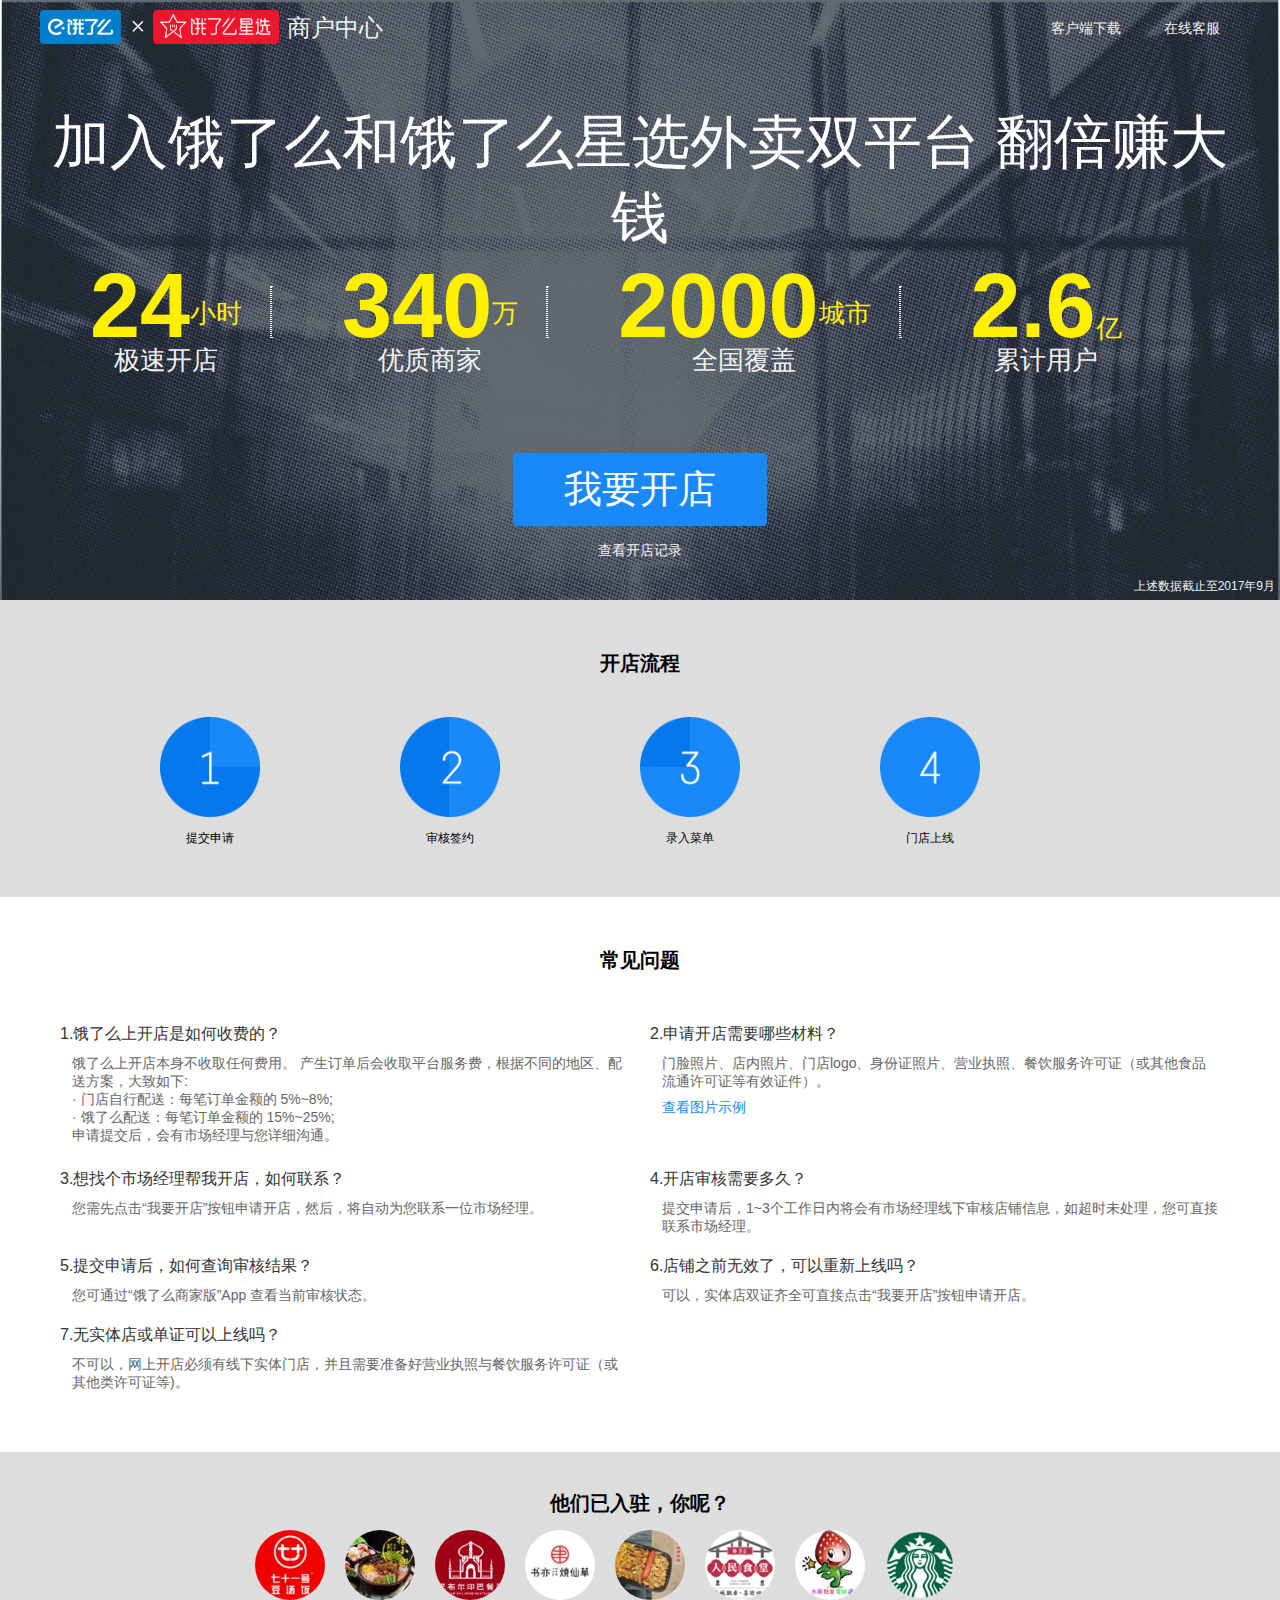
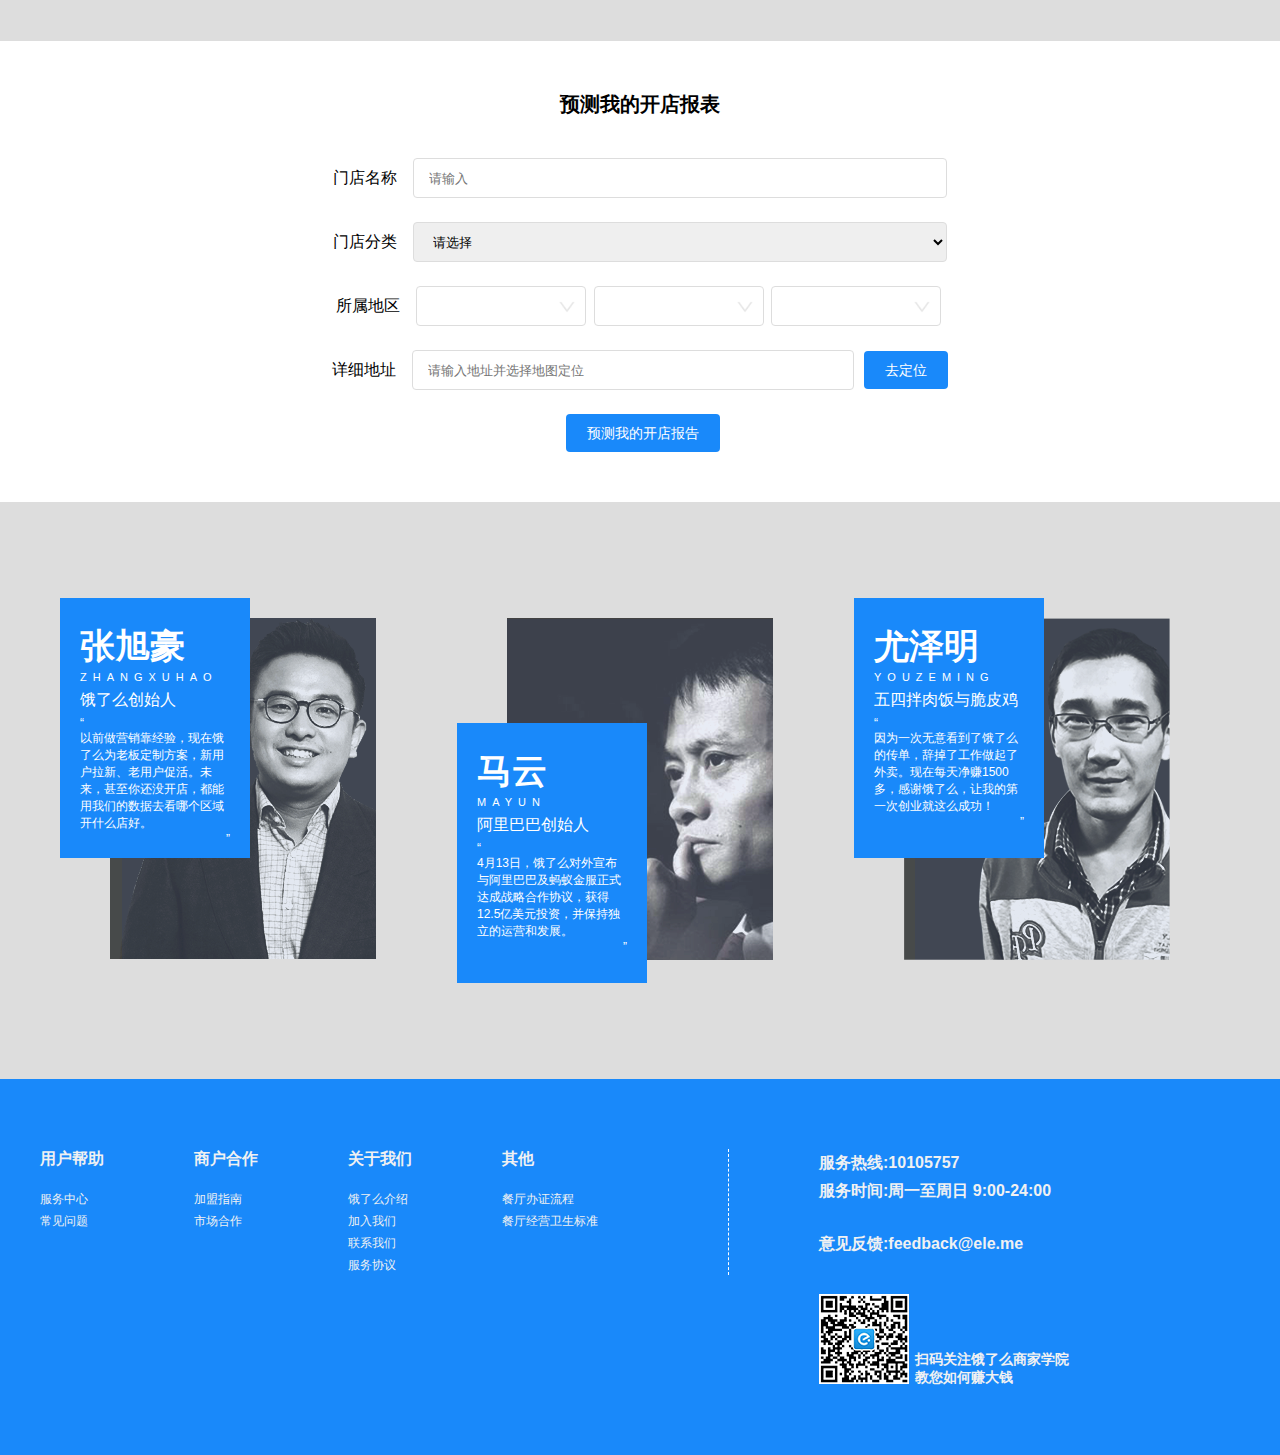
==== html/open.html @ 630f1e65 "'first_commit'" ====
<!DOCTYPE html>
<html>
	<head>
		<meta charset="UTF-8">
		<title></title>
		<link rel="stylesheet" href="../css/open.css" />
	</head>
	<body>
		<!--头部信息-->
		<header>
			<div class="container">
				<!--导航-->
				<div class="nav">
					<div class="nav-left lt">
						<img src="../img/new-logo.png"/>
						<span>商户中心</span>
					</div>
					<div class="nav-right rt">
						<a href="#">客户端下载</a>
						<a href="#">在线客服</a>
					</div>
					<div class="clear"></div>
				</div>
				<!--导航下主体-->
				<div class="main">
					<h1>加入饿了么和饿了么星选外卖双平台 翻倍赚大钱</h1>
					<ul>
						<li>
							<p><b>24</b><span>小时</span></p>
							<span>极速开店</span>
						</li>
						<li>
							<p><b>340</b><span>万</span></p>
							<span>优质商家</span>
						</li>
						<li>
							<p><b>2000</b><span>城市</span></p>
							<span>全国覆盖</span>
						</li>
						<li>
							<p><b>2.6</b>亿</p>
							<span>累计用户</span>
						</li>
					</ul>
					<a>我要开店</a>
				</div>
				<div class="footer">
					<p><a href="#">查看开店记录</a></p>
					<span>上述数据截止至2017年9月</span>
				</div>

			</div>
				<!--<div class="clear"></div>
			-->
		</header>
		<!--主体部分-->
		<main>
			<!--开店流程-->
			<div class="steps">
				<h2>开店流程</h2>
				<ul>
					<li>
						<img src="../img/steps1.png"/>
						<p>提交申请</p>
					</li>
					<li>
						<img src="../img/steps2.png"/>
						<p>审核签约</p>
					</li>
					<li>
						<img src="../img/steps3.png"/>
						<p>录入菜单</p>
					</li>
					<li>
						<img src="../img/steps4.png"/>
						<p>门店上线</p>
					</li>
				</ul>
				<div class="clear"></div>
			</div>
			<!--常见问题-->
			<div class="question">
				<h2>常见问题</h2>
				<ul>
					<li>
						<p>1.饿了么上开店是如何收费的？</p>
						<span>饿了么上开店本身不收取任何费用。 产⽣订单后会收取平台服务费，根据不同的地区、配送方案，大致如下:</span>
						<span>
							· ⻔店⾃行配送：每笔订单金额的 5%~8%;
						</span>
						<span>
							· 饿了么配送：每笔订单金额的 15%~25%;
						</span>
						<span>
							申请提交后，会有市场经理与您详细沟通。
						</span>
					</li>
					<li>
						<p>2.申请开店需要哪些材料？</p>
						<span>门脸照片、店内照片、门店logo、身份证照片、营业执照、餐饮服务许可证（或其他食品流通许可证等有效证件）。</span>
						<a href="#">查看图片示例</a><br><br>
					</li>
					<li>
						<p>3.想找个市场经理帮我开店，如何联系？</p>
						<span>您需先点击“我要开店”按钮申请开店，然后，将自动为您联系一位市场经理。</span>
					</li>
					<li>
						<p>4.开店审核需要多久？</p>
						<span>提交申请后，1~3个工作日内将会有市场经理线下审核店铺信息，如超时未处理，您可直接联系市场经理。</span>
					</li>
					<li>
						<p>5.提交申请后，如何查询审核结果？</p>
						<span>您可通过“饿了么商家版”App 查看当前审核状态。</span>
					</li>
					<li>
						<p>6.店铺之前无效了，可以重新上线吗？</p>
						<span>可以，实体店双证齐全可直接点击“我要开店”按钮申请开店。</span>
					</li>
					<li>
						<p>7.无实体店或单证可以上线吗？</p>
						<span>不可以，网上开店必须有线下实体门店，并且需要准备好营业执照与餐饮服务许可证（或其他类许可证等)。</span>
					</li>
				</ul>
				<div class="clear"></div>
			</div>
			<!--入驻商家-->
			<div class="seller">
				<h2>他们已入驻，你呢？</h2>
				<ul>
					<li><img src="../img/seller%20(1).png" alt=""></li>
					<li><img src="../img/seller%20(2).png" alt=""></li>
					<li><img src="../img/seller%20(3).png" alt=""></li>
					<li><img src="../img/seller%20(4).png" alt=""></li>
					<li><img src="../img/seller%20(5).png" alt=""></li>
					<li><img src="../img/seller%20(6).png" alt=""></li>
					<li><img src="../img/seller%20(7).png" alt=""></li>
					<li><img src="../img/seller%20(8).png" alt=""></li>
				</ul>
				<div class="clear"></div>
			</div>
			<!--开店报表-->
			<div class="sheet">
				<h2>预测我的开店报表</h2>
				<div class="sheet-info">
					<form>
						<div class="form-group">
							<label class="control-label">门店名称</label>
							<input type="text" name="sellerName" class="form-control" placeholder="请输入">
						</div>
						<div class="form-group">
							<label class="control-label">门店分类</label>
							<select name="categories" class="form-control">
								<option value="0">请选择</option>
							</select>
						</div>
						<div class="form-group">
							<label class="control-label">所属地区</label>
							<input type="text" class="form-control" name="pro">
							<input type="text" class="form-control" name="city">
							<input type="text" class="form-control" name="area">
						</div>
						<div class="form-group">
							<label class="control-label">详细地址</label>
							<input type="text" name="gps" class="form-control" placeholder="请输入地址并选择地图定位">
							<button>去定位</button>
						</div>
						<button>预测我的开店报告</button>
					</form>
				</div>
			</div>
			<!--合作人介绍-->
			<div class="leader">
				<ul>
					<li>
						<img src="../img/man2.b7633d0.png" alt="">
						<div>
							<h3>张旭豪</h3>
							<span>ZHANGXUHAO</span>
							<h4>饿了么创始人</h4>
							<span>“</span>
							<p>以前做营销靠经验，现在饿了么为老板定制方案，新用户拉新、老用户促活。未来，甚至你还没开店，都能用我们的数据去看哪个区域开什么店好。</p>
							<span>”</span>
						</div>
					</li>
					<li>
						<img src="../img/man1.0f2a2ec.png" alt="">
						<div>
							<h3>马云</h3>
							<span>MAYUN</span>
							<h4>阿里巴巴创始人</h4>
							<span>“</span>
							<p>4月13日，饿了么对外宣布与阿里巴巴及蚂蚁金服正式达成战略合作协议，获得12.5亿美元投资，并保持独立的运营和发展。</p>
							<span>”</span>
						</div>
					</li>
					<li>
						<img src="../img/man3.2363961.png" alt="">
						<div>
							<h3>尤泽明</h3>
							<span>YOUZEMING</span>
							<h4>五四拌肉饭与脆皮鸡</h4>
							<span>“</span>
							<p>因为一次无意看到了饿了么的传单，辞掉了工作做起了外卖。现在每天净赚1500多，感谢饿了么，让我的第一次创业就这么成功！</p>
							<span>”</span>
						</div>
					</li>
				</ul>
				<div class="clear"></div>
			</div>
		</main>
		<!--页脚部分-->
		<footer>
			<div class="footer-nav">
				<ul>
					<li>
						<p>用户帮助</p>
						<ul>
							<li><a href="#">服务中心</a></li>
							<li><a href="#">常见问题</a></li>
						</ul>
					</li>
					<li>
						<p>商户合作</p>
						<ul>
							<li><a href="#">加盟指南</a></li>
							<li><a href="#">市场合作</a></li>
						</ul>
					</li>
					<li>
						<p>关于我们</p>
						<ul>
							<li><a href="#">饿了么介绍</a></li>
							<li><a href="#">加入我们</a></li>
							<li><a href="#">联系我们</a></li>
							<li><a href="#">服务协议</a></li>
						</ul>
					</li>
					<li>
						<p>其他</p>
						<ul>
							<li><a href="#">餐厅办证流程</a></li>
							<li><a href="#">餐厅经营卫生标准</a></li>
						</ul>
					</li>
				</ul>
				<div class="service">
					<div class="service-header">
						<p>服务热线:10105757</p>
						<p>服务时间:周一至周日 9:00-24:00</p>
					</div>
					<p>意见反馈:<a>feedback@ele.me</a></p>
					<div class="service-footer">
						<img src="../img/qr-code.1f82e05.png" alt="">
						<span>扫码关注饿了么商家学院教您如何赚大钱</span>
					</div>
				</div>
				<div class="clear"></div>
			</div>
		</footer>
		<!--遮罩层-->
		<!--<div class="modal" id="modal-login">-->
			<!--&lt;!&ndash;尺寸和定位&ndash;&gt;-->
			<!--<div class="modal-dialog">-->
				<!--&lt;!&ndash;背景、边框、倒角、阴影&ndash;&gt;-->
				<!--<div class="modal-content">-->
					<!--<div class="modal-header">-->
						<!--<h2 class="modal-title">请选择你店铺所在的城市</h2>-->
					<!--</div>-->
					<!--<div class="modal-body">-->
						<!--<form>-->
							<!--<select name="pro">-->
								<!--<option value="0">请选择</option>-->
							<!--</select>-->
							<!--<select name="city">-->
								<!--<option value="0">请选择</option>-->
							<!--</select>-->
							<!--<select name="area">-->
								<!--<option value="0">请选择</option>-->
							<!--</select>-->
						<!--</form>-->
					<!--</div>-->
					<!--<div class="modal-footer">-->
						<!--<button>确定</button>-->
					<!--</div>-->
				<!--</div>-->
			<!--</div>-->
		<!--</div>-->
	</body>
</html>
---- css/open.css ----
*{
	margin: 0;
	padding: 0;
	box-sizing: border-box;
}
body{
	font: 12px "宋体",Arial,Helvetica,sans-serif;
	color: #f0f1f2;
}
/*超链接的通用样式*/
a{
	text-decoration: none;
	color: #f0f1f2;
	cursor: pointer;
}

ul{
	list-style: none;
}
/*左浮动、右浮动、清除浮动*/
.lt{float: left;}
.rt{float: right;}
.clear:after{
	content: "";
	display: block;
	clear: both;
}
/*头部*/
header{
	/*width: 100%;*/
	height: 600px;
	background-image: url("../img/header-bg.jpg");
	background-size: 100% 100%;
	position: relative;
	padding-bottom: 55px;
}
.container,
.steps,
.question,
.footer-nav{
	width: 1200px;
	margin: 0 auto;
	text-align: center;
}
/*导航*/
.container .nav{
	margin-bottom: 60px;
	margin-top: 10px;
}
.container:before,
.container .nav:before,
main:after{
	content: "";
	display: table;
}
.nav .nav-left img{
	width: 239px;
	height: 34px;
	vertical-align: bottom;
}
.nav .nav-left span{
	padding-left: 5px;
	font-weight: 300;
	font-size: 24px;
}
.nav .nav-right{
	position: relative;
	top: 10px;
}
.nav .nav-right a{
	display: inline-block;
	font-weight: 300;
	font-size: 14px;
	padding: 0 20px;
}
.nav .nav-right a:hover{
	text-decoration: underline;
}
/*导航下主体*/
.container .main h1{
	font-weight: lighter;
	font-size: 58px;
	line-height: 1.3;
	color: #fff;
}
.main ul{
	margin-bottom: 60px;
	float: left;
}
.main ul li{
	float: left;
	font-size: 26px;
	padding: 0 50px;
}
.main ul li p{
	color: #fff000;
	position: relative;
}
.main ul li b{
	font-size: 90px;
}
.main ul li b~span:after{
	content: "";
	height: 50px;
	border: 0.5px dotted #fff;
	position: absolute;
	bottom: -10px;
	right: -30px;
}
.main ul li span{
	position: relative;
	top: -15px;
}
.main>a{
	display: inline-block;
	padding: 10px 50px;
	font-size: 38px;
	background: #1989fa;
	color: #fff;
	border: 1px solid #1989fa;
	border-radius: 4px;
	clear: both;
}
.footer p{
	font-size: 14px;
	height: 48px;
	line-height: 48px;
}
.footer span{
	float: right;
	position: absolute;
	bottom: 5px;
	right: 5px;
}
/*主体*/
/*开店流程*/
main{
	color: #000;
	background: #ddd;
}
.steps,
.question,
.sheet,
.leader{
	padding: 50px;
}
.steps>h2,
.question>h2,
.sheet>h2{
	margin-bottom: 40px;
	font-size: 20px;
	text-align: center;
	clear: both;
}
.steps>ul>li{
	float: left;
	padding: 0 70px;
}
.steps>ul>li img{
	width: 100px;
	height: 100px;
	margin-bottom: 10px;
}
/*常见问题*/
.question{
	background: #fff;
	width: 100%;
}
.question>ul>li{
	float: left;
	width: 50%;
	text-align: left;
	padding: 10px;
	font-size: 14px;
	color: #666;
}
.question>ul>li>p{
	font-size: 16px;
	color: #333;
}
.question>ul>li>span{
	display: block;
	margin-left: 12px;
}
.question>ul>li>p+span {
	margin-top: 10px;
}
.question>ul>li>a{
	display: block;
	margin-left: 12px;
	margin-top: 8px;
	color: #1989fa;
}
/*入驻商家*/
.seller{
	width: 770px;
	margin: 38px auto;
}
.seller>h2{
	font-size: 20px;
	text-align: center;
	margin-bottom: 13px;
}
.seller>ul li{
	float: left;
	margin-right: 20px;
}
.seller>ul li img{
	-webkit-border-radius: 50%;
	-moz-border-radius: 50%;
	border-radius: 50%;
}
/*开店报表*/
.sheet{
	background: #fff;
	font-size: 16px;
}
.sheet-info{
	margin: 0 auto;
	width: 720px;
	text-align: center;
}
.sheet .form-group{
	margin-bottom: 24px;
}
.sheet .control-label{
	width: 120px;
	height: 22px;
	margin: 12px;
	margin-left: 0;
}
.sheet .form-control{
	padding: 0 15px;
	height: 40px;
	border-radius: 4px;
	border: 1px solid #ddd;
}
.sheet .form-control{
	width: 534px;
}
.sheet .form-control[name="pro"],
.sheet .form-control[name="city"],
.sheet .form-control[name="area"]{
	width: 170px;
	margin-right: 3px;
	background: url("../img/down.png") no-repeat 140px 10px;
	-webkit-background-size: 40px 40px;
	background-size: 20px 20px;
}
.sheet .form-control[name="gps"]{
	width: 442px;
}
.sheet button{
	padding: 0 20px;
	background: #1989fa;
	border: 1px solid transparent;
	-webkit-border-radius: 4px;
	-moz-border-radius: 4px;
	border-radius: 4px;
	color: #fff;
	font-size: 14px;
	line-height: 36px;
	margin-left: 6px;
}
/*合作人介绍*/
.leader{
	padding: 116px 0;
	color: #fff;
}
.leader ul{
	width: 1060px;
	margin: 0 auto;
}
.leader ul li{
	float: left;
	margin-left: 131px;
	position: relative;
}
.leader ul li:first-child{
	margin-left: 0;
}
.leader ul li div{
	background: #1989fa;
	width: 190px;
	height: 260px;
	padding: 25px 20px 20px 20px;
	position: absolute;
	left: -50px;
}
.leader ul li:not(:nth-child(2)) div{
	top: -20px;
}
.leader ul li:nth-child(2) div{
	bottom: -20px;
}
.leader li div h3{
	font-size: 35px;
}
.leader li div h3+span{
	font-size: 11px;
	letter-spacing: 6px;
	line-height: 14px;
}
.leader li div h4{
	line-height: 2;
	font-size: 16px;
	font-weight: 300;
}
.leader li div p+span{
	float: right;
}
/*页脚*/
footer {
	width: 100%;
	background: #1989fa;
	padding: 70px 0;
}
.footer-nav{
	text-align: left;
}
.footer-nav a:hover{
	text-decoration: underline;
}
.footer-nav>ul{
	width: 689px;
	height: 126px;
	border-right: 1px dashed #fff;
	float: left;
}
.footer-nav>ul>li{
	float: left;
	margin-right: 90px;
}
.footer-nav>ul>li p{
	margin-bottom: 20px;
	font-size: 16px;
	font-weight: 700;
	height: 22px;
}
.footer-nav>ul>li ul li{
	font-size: 12px;
	margin-bottom: 5px;
}
.service{
	margin-left: 90px;
	width: 250px;
	height: 236px;
	float: left;
}
.service-header,
.service>p{
	margin-bottom: 25px;
}
.service p{
	font-weight: 700;
	line-height: 28px;
	font-size: 16px;
}
.service-footer{
	padding-top: 11px;
}
.service-footer span{
	float: right;
	width: 154px;
	margin-top: 57px;	
	margin-left: 5px;
	text-align: left;
	font-size: 14px;
	font-weight: 700;
}
/*遮罩层*/
.modal{
	width: 100%;
	height: 600px;
	background: rgba(255,255,255,.6);
	position: absolute;
	top: 0;
	left: 0;
}
.modal-dialog{
	width: 768px;
	height: 200px;
	position: absolute;
	top: 50%;
	left: 50%;
	margin-top: -100px;
	margin-left: -389px;
}
.modal-content{
	border: 1px solid #ddd;
	background: #fff;
	border-radius: 4px;
	text-align: center;
	color: #333;
}
.modal-header{
	border-bottom: 1px solid #ddd;
}
.modal-header .modal-title{
	padding: 10px 0;
}
.modal-body form{
	padding: 30px 40px;
}
.modal-body form select{
	width: 224px;
	height: 40px;
	border: 1px solid #ebeef5;
	border-radius: 4px;
	color: #666;
	padding-left: 8px;
	
}
.modal-footer{
	position: relative;
	padding: 30px 40px;
}
.modal-footer:before{
	content: "";
	width: 686px;
	height: 1px;
	background: #ebeef5;
	position: absolute;
  top: 0;
  left: 40px;
}
.modal-footer button{
	padding: 5px 10px;
	font-size: 18px;
	background: #1989fa;
	color: #fff;
	border: 1px solid #1989fa;
	border-radius: 5px;
}
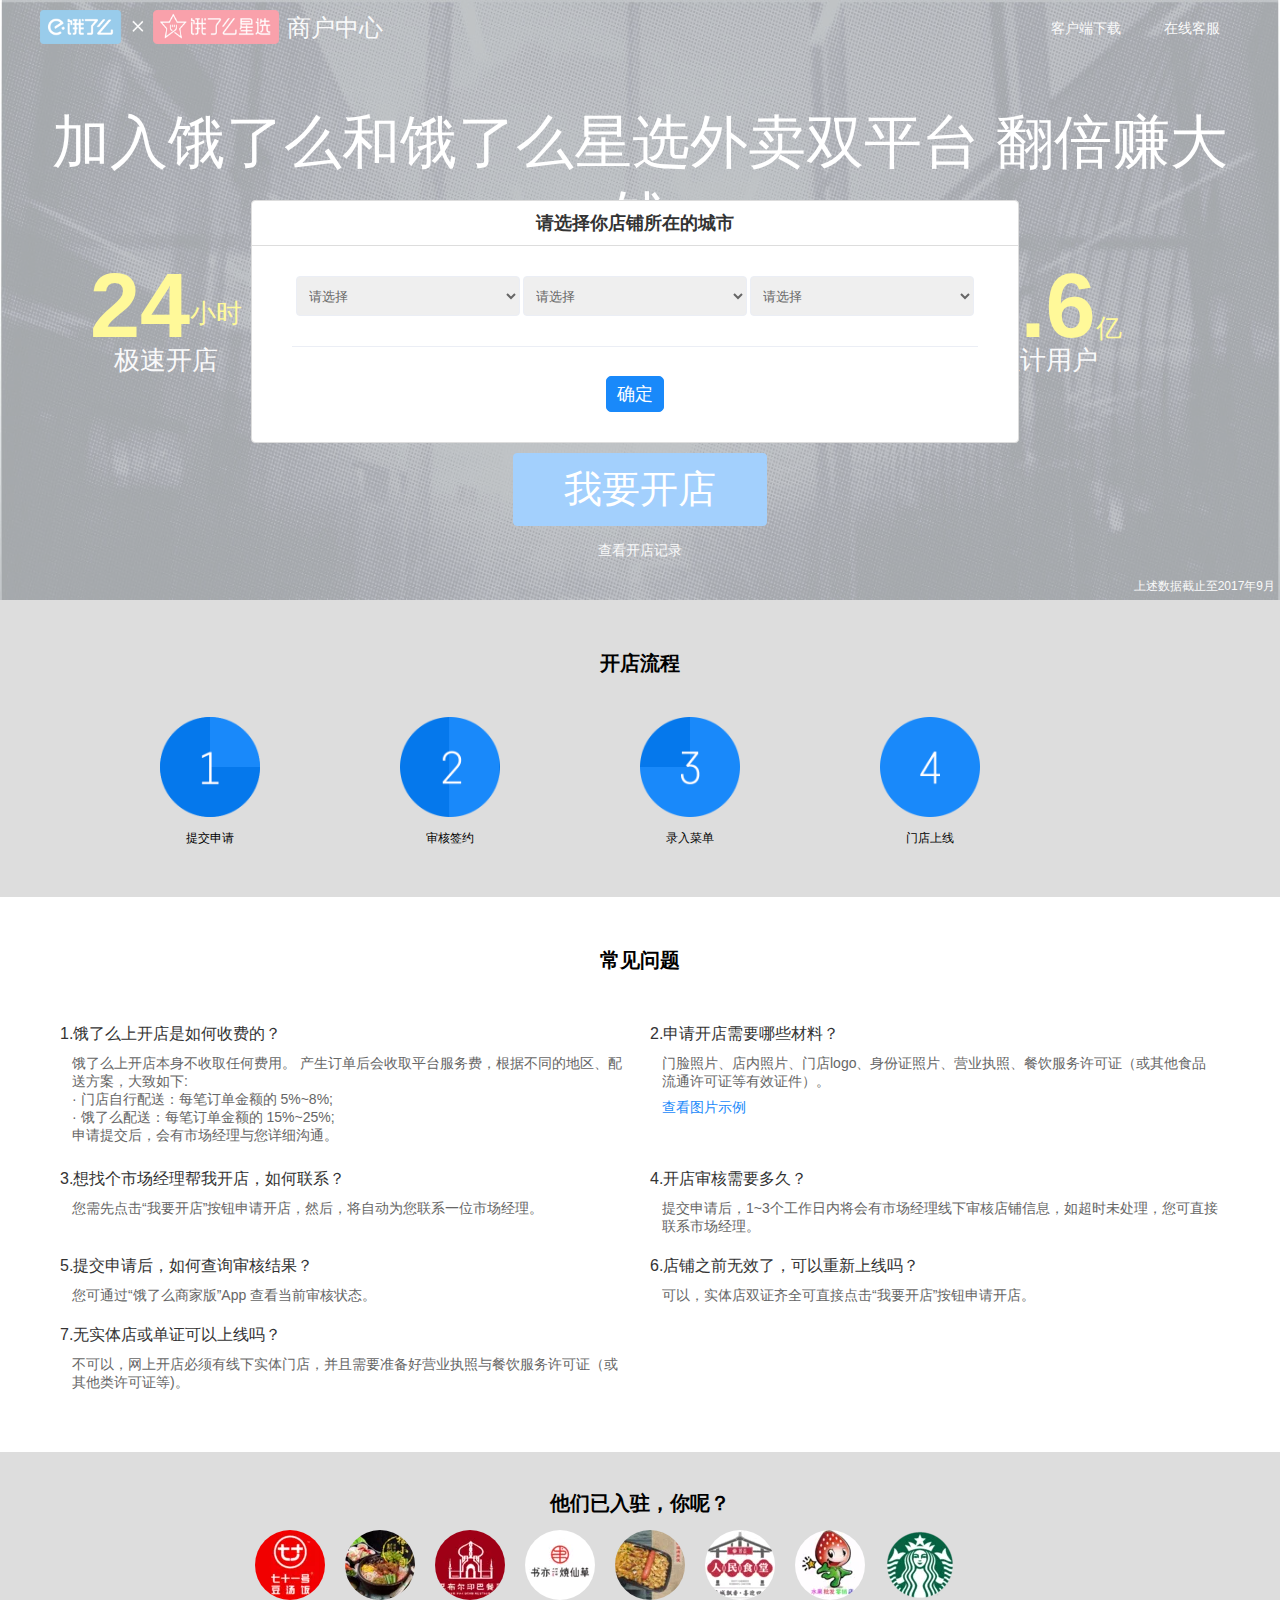
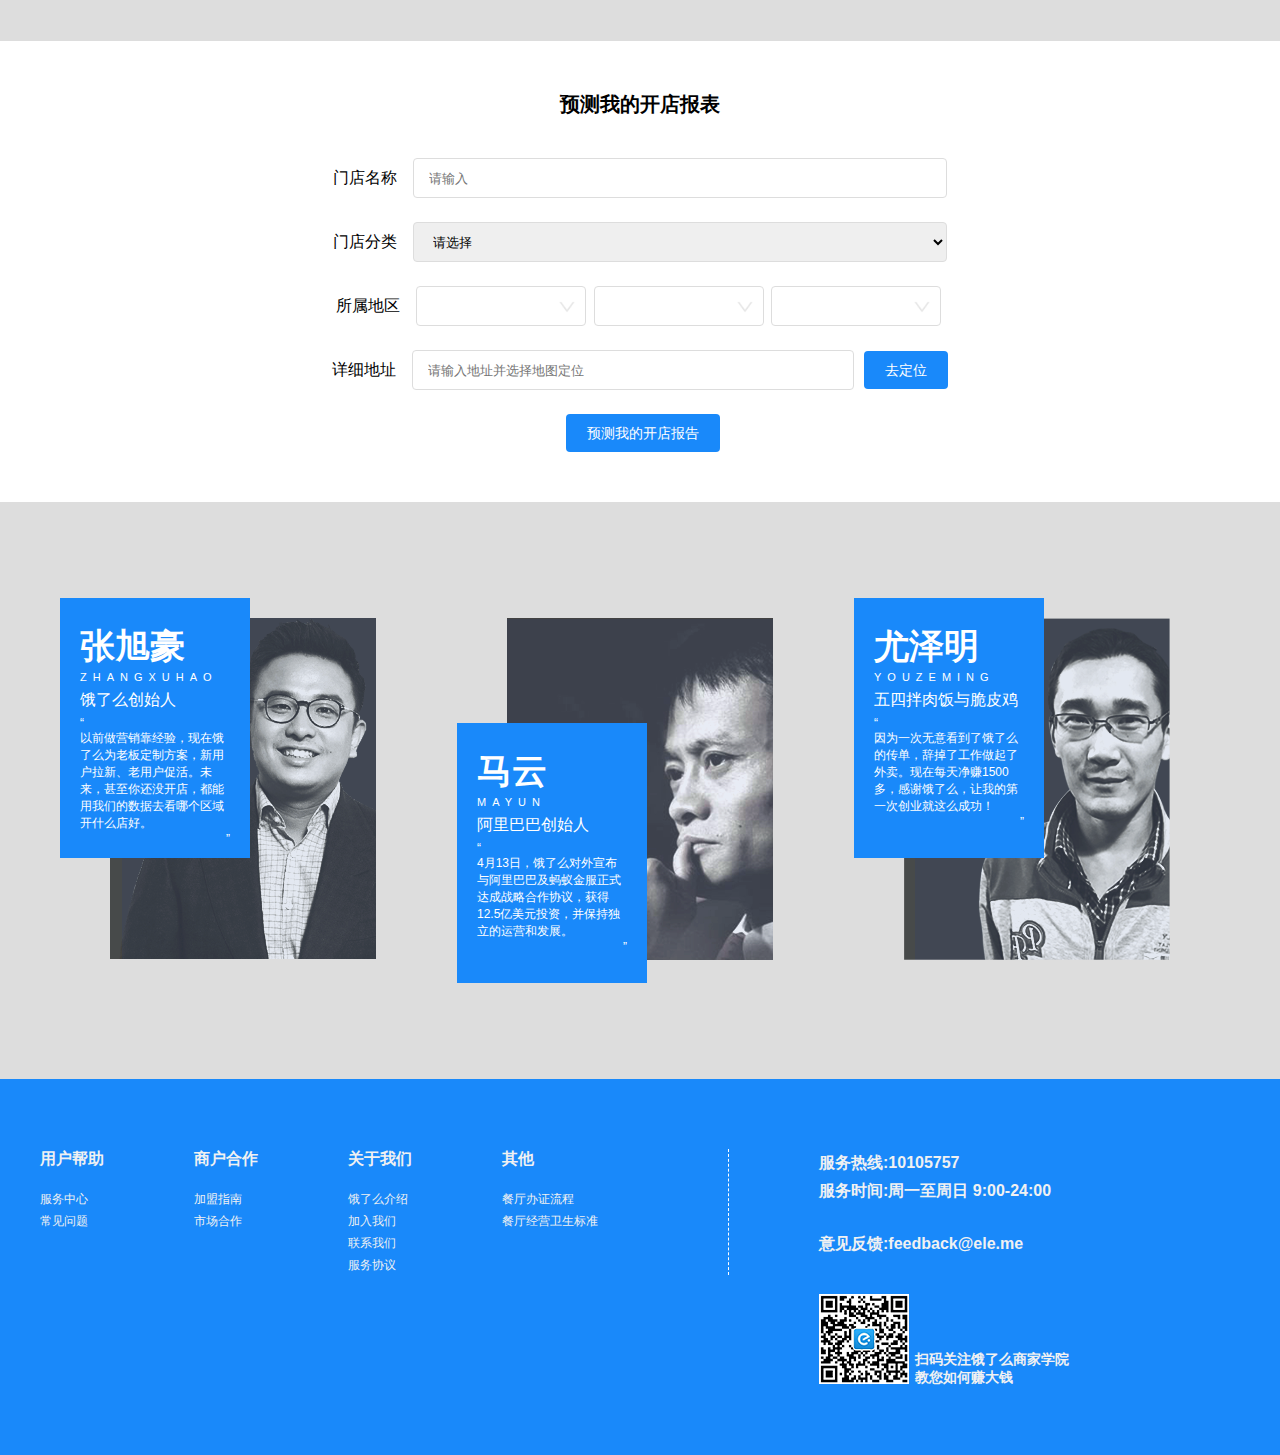
==== commit 2702525b: "'second'" ====
--- a/html/open.html
+++ b/html/open.html
@@ -258,32 +258,32 @@
 			</div>
 		</footer>
 		<!--遮罩层-->
-		<!--<div class="modal" id="modal-login">-->
-			<!--&lt;!&ndash;尺寸和定位&ndash;&gt;-->
-			<!--<div class="modal-dialog">-->
-				<!--&lt;!&ndash;背景、边框、倒角、阴影&ndash;&gt;-->
-				<!--<div class="modal-content">-->
-					<!--<div class="modal-header">-->
-						<!--<h2 class="modal-title">请选择你店铺所在的城市</h2>-->
-					<!--</div>-->
-					<!--<div class="modal-body">-->
-						<!--<form>-->
-							<!--<select name="pro">-->
-								<!--<option value="0">请选择</option>-->
-							<!--</select>-->
-							<!--<select name="city">-->
-								<!--<option value="0">请选择</option>-->
-							<!--</select>-->
-							<!--<select name="area">-->
-								<!--<option value="0">请选择</option>-->
-							<!--</select>-->
-						<!--</form>-->
-					<!--</div>-->
-					<!--<div class="modal-footer">-->
-						<!--<button>确定</button>-->
-					<!--</div>-->
-				<!--</div>-->
-			<!--</div>-->
-		<!--</div>-->
+		<div class="modal" id="modal-login">
+			<!--尺寸和定位-->
+			<div class="modal-dialog">
+				<!--背景、边框、倒角、阴影-->
+				<div class="modal-content">
+					<div class="modal-header">
+						<h2 class="modal-title">请选择你店铺所在的城市</h2>
+					</div>
+					<div class="modal-body">
+						<form>
+							<select name="pro">
+								<option value="0">请选择</option>
+							</select>
+							<select name="city">
+								<option value="0">请选择</option>
+							</select>
+							<select name="area">
+								<option value="0">请选择</option>
+							</select>
+						</form>
+					</div>
+					<div class="modal-footer">
+						<button>确定</button>
+					</div>
+				</div>
+			</div>
+		</div>
 	</body>
 </html>
